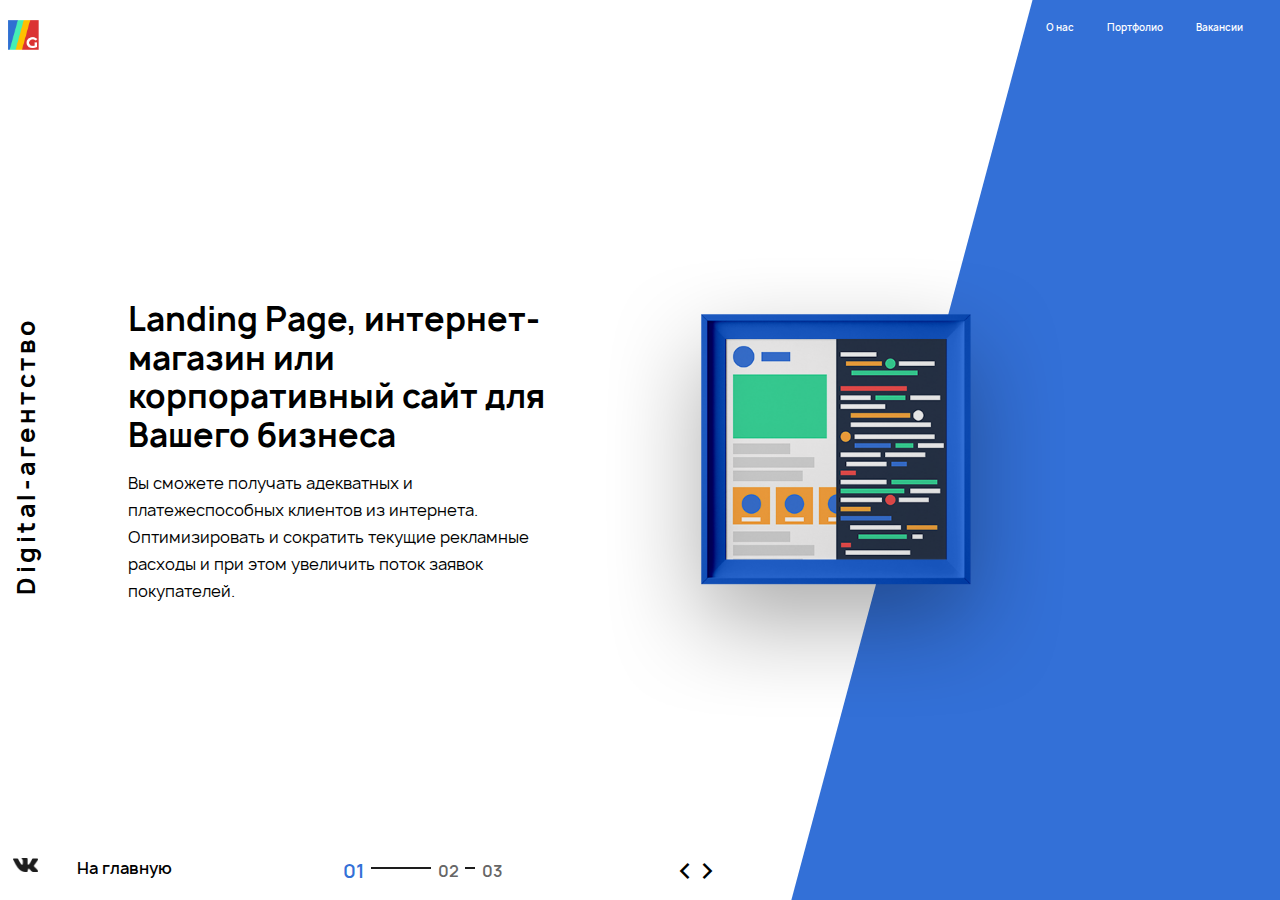
==== index.html @ 6432932d "Colored background rotate" ====
<!DOCTYPE html>
<html>
<head>
	<title>GetUpWeb</title>
	<meta charset="utf-8">
	<meta name="viewport" content="width=device-width, initial-scale=1, viewport-fit=cover">
	<link rel="stylesheet" type="text/css" href="style.css">
	<link rel="stylesheet" type="text/css" href="fonts/font.css">
	<script type="text/javascript" src="script.js"></script>
</head>
<body>
	<div id="top-menu">
		<div>О нас</div>
		<div>Портфолио</div>
		<div>Вакансии</div>
	</div>
	
	<div id="content">
		<div id="text-box">
			<h1>Long enough header for text box</h3>
			<p>Lorem ipsum dolor sit amet, consectetur adipisicing elit. Deserunt nisi, culpa nobis dolor ut iste, itaque facilis architecto repellat quod! Aliquam ad distinctio enim repellendus dignissimos cum nihil, ut consequatur?</p>
		</div>

		<div id="image-box">
			<img src="assets/slider/web.png" id="image-box">
		</div>
		
	</div>
	

	<div id="bottom-menu">
		<div id="home-button">На главную</div>

		<div id="slider-counter">
			<div class="number active">01</div>
			<div class="line long"></div>
			<div class="number">02</div>
			<div class="line"></div>
			<div class="number">03</div>
		</div>

		<div id="slider-arrows">
			<div id="left-arrow"><</div>
			<div id="right-arrow">></div>
		</div>
	</div>

	<div id="bg-wrap">
		<div id="logo-container">
			<div id="logo">
				<img src="assets/logo.png">
			</div>

			<div id="agency">
				<h1>Digital-агентство</h1>
			</div>

			<div id="vk">
				<img src="assets/vk.png">
			</div>
		</div>

		<div id="first-background">
			
			<div id="diagonal"></div>
		</div>
		

		<div id="second-background">
			<div id="third"></div>
			<div id="second"></div>
			<div id="first" class="active"></div>
		</div>
	</div>
	
</body>
</html>
---- style.css ----
body {
	margin: 0;
	overflow: hidden;
}

#bg-wrap {
	position: absolute;
	display: flex;
	flex-direction: row;
	height: 100%;
	width: 110%;
	overflow: hidden;
}

@media screen and (max-width: 768px) {
	#bg-wrap {
		height: 45%;
		width: 100%;
	}
}

/* Left container with logo and title */
#logo-container {
	width: 6%;
	display: flex;
	flex-direction: column;
	justify-content: space-between;
}

@media screen and (max-width: 768px) {
	#logo-container {
		display: none;
	}
}

#logo-container>#logo {
	margin-left: 10%;
	margin-top: 20px;
}

#logo-container>#logo>img {
	width: 40%;
}

#logo-container>#agency {
	margin: auto;
	height: 300px;
	display: flex;
	flex-direction: column;
	align-content: flex-start;
	transform-origin: center center 0;
	transform: rotate(-90deg);
	width: 300px;
}

#logo-container>#agency>h1 {
	text-align: center;
	letter-spacing: 3.5px;
	font-size: 1.5em;
	font-weight: 700;
	margin-top: 5px;
	margin-bottom: 0;
}

#logo-container>#vk {
	margin-left: 15%;
	margin-bottom: 20px;
}

#logo-container>#vk>img {
	width: 35%;
}

/* Container with main text*/
#first-background {	
	width: 44%;
	background-color: #fff;
	position: relative;
}

@media screen and (max-width: 768px) {
	#first-background {
		width: 40%;
	}
}

#content {
	height: 100%;
	position: absolute;
	padding-left: 10%;
	z-index: 100;
	display: flex;
	flex-direction: row;
	justify-content: space-around;
}

@media screen and (max-width: 768px) {
	#content {

		padding-left: 0;
		flex-direction: column;
		flex-flow: column-reverse;
		justify-content: center;
	}
}

#text-box {
	font-family: "Manrope";
	z-index: 100;	
	margin: auto;
	height: 55%;	
	width: 60%;
	transition: all .6s ease;
	display: flex;
	flex-direction: column;
	justify-content: center;
}

#text-box.hidden {
	opacity: 0;
	filter: blur(10px);
}

#text-box>h1 {
	margin-bottom: 0;
	font-weight: 700;
	font-size: 2em;
	line-height: 1.2em;
}

#text-box>p {
	font-weight: 400;
	font-size: 1em;
}

@media screen and (max-width: 768px) {
	#text-box {
		justify-content: flex-start;
		width: 90%;
	}

	#text-box>h1 {
		font-size: 1.2em;
	}

	#text-box>p {
		font-size: .6em;
	}
}

/* Diagonal background line */
#diagonal {	
	z-index: -100;
	top: -22%;
	position: absolute;
	right: -42%;
	height: 130vh;
	width: 500px;
	background-color: #fff;
	transform: rotate(15deg);
}

@media screen and (max-width: 768px) {
	#diagonal {
		top: -40%;
		right: -40%;
		height: 60vh;
	}
}

/* Container for main image */
#image-box {	
	z-index: 100;
	margin: auto;
	margin-right: 15%;
	height: 60%;
	width: auto;	
}

#image-box>img {
	height: 100%;

}

#image-box>img.slide-left {
	animation: slideLeft .8s ease;
}

#image-box>img.slide-right {
	animation: slideRight .8s ease;
}

@keyframes slideLeft {
	0% {
		transform: translateX(0px);
		opacity: 1;
		filter: blur(0px);
	}

	49% {
		transform: translateX(-100px);
		opacity: 0;
		filter: blur(8px);
	}

	50% {
		transform: translateX(100px);
	}

	100% {
		transform: translateX(0px);
		opacity: 1;
		filter: blur(0px);
	}
}

/*
@keyframes rotateLeft {
	0% {
		transform: rotate(0deg);
		filter: blur(0px);
	}

	33% {
		 filter: blur(30px);
	}

	66% {
		transform: rotate(-405deg);
		filter: blur(0px);
	}

	100% {		
		transform: rotate(-360deg);
	}
}
*/

@keyframes slideRight {
	0% {
		transform: translateX(0px);
		opacity: 1;
		filter: blur(0px);
	}

	50% {
		transform: translateX(100px);
		opacity: 0;
		filter: blur(8px);
	}

	51% {
		transform: translateX(-100px);
	}

	100% {
		transform: translateX(0px);
		opacity: 1;
		filter: blur(0px);
	}
}

/*
@keyframes rotateRight {
	0% {
		transform: rotate(0deg);
	}

	66% {
		transform: rotate(405deg);
	}

	100% {
		transform: rotate(360deg);
	}
}
*/

@media screen and (max-width: 768px) {
	#image-box {
		margin: 5% auto 0 auto;
		padding: 0;
		height: 40%;
		width: auto;
		
	}
}

/* Second background color */
#second-background {
	height: 130%;
	margin-top: -12%;
	transform: rotate(15deg);
	z-index: -200;
	width: 55%;
	/*background-color: #3370d7;
	transition: all .7s ease;*/
	display: flex;
	flex-direction: row;
	justify-content: space-between;
}

#second-background>div {
	height: 100%;
	width: 0%;
	transition: width .6s ease;
}

#second-background>#first {
	background-color: #3370d7;
}

#second-background>#second {
	background-color: #45efb5;
}

#second-background>#third {
	background-color: #ffc000;
}

#second-background>div.active {
	width: 100%;
}

@media screen and (max-width: 768px) {
	#second-background {
		width: 70%;
		margin-right: -10%;
	}
}

/* Top buttons */
#top-menu {
	z-index: 200;
	font-weight: 600;
	font-size: .6em;
	position: absolute;
	top: 20px;
	right: 20px;
	display: flex;
	flex-direction: row;
	justify-content: space-around;
	width: 18%;
}

#top-menu>div {
	color: #fff;
	transition: all .3s ease-out;
}

#top-menu>div:hover {
	transform: scale(1.5);
	color: #333;
	cursor: pointer;
}

@media screen and (max-width: 768px) {
	#top-menu {
		width: 100%;
		right: 0;
	}

	#top-menu>div {
		color: #333;
	}
}

/* Bottom buttons */
#bottom-menu {
	font-weight: 600;
	z-index: 100;
	position: absolute;
	bottom: 5px;
	left: 6%;
	width: 50%;
	display: flex;
	flex-direction: row;
	justify-content: space-around;
}

#home-button {
	transition: all .3s ease;
	margin: auto 0 auto 0;
}

#home-button:hover {
	transform: scale(1.2);
	color: #3370d7;
	cursor: pointer;
}

#slider-counter {
	margin: auto;
}

#slider-arrows {
	display: flex;
	flex-direction: row;
	justify-content: center;
	margin: auto 0 auto 0;
	text-align: center;
	font-size: 2em;
	cursor: pointer;
}

@media screen and (max-width: 768px) {
	#bottom-menu {
		width: 100%;
		left: 0;
	}

	#home-button {
		width: 100px;
		font-size: .7em;
		text-align: center;
	}

	#slider-arrows {
		width: 100px;
		
	}
}

/* Slider navigation */
#slider-counter {
	width: 170px;
	height: 20px;
	display: flex;
	flex-direction: row;
	justify-content: space-between;
}

.number {
	margin: auto;
	text-align: center;
	width: 30px;
	color: #666666;
	transition: all .3s ease-out;
}

.number.active {
	transform: scale(1.2);
	color: #3370d7;
}

.number:hover {
	transform: scale(1.5);
	cursor: pointer;
}

.line {
	margin: auto;
	height: 2px;
	background-color: #1d1d1d;
	width: 10px;
	transition: width .3s ease-out;
}

.line.medium {
	width: 35px;
}

.line.long {
	width: 60px;
}

@media screen and (max-width: 768px) {
	.line.medium {
		width: 25px;
	}

	.line.long {
		width: 40px;
	}
}
---- fonts/font.css ----
@charset "UTF-8";

@font-face {
  font-family: "Manrope";
  src: url("manrope-bold.woff2") format("woff2"),
  url("manrope-bold.woff") format("woff"),
  url("manrope-bold.otf") format("truetype");
  font-style: normal;
  font-weight: 700;
}

@font-face {
  font-family: "Manrope";
  src: url("manrope-semibold.woff2") format("woff2"),
  url("manrope-semibold.woff") format("woff"),
  url("manrope-semibold.otf") format("truetype");
  font-style: normal;
  font-weight: 600;
}

@font-face {
  font-family: "Manrope";
  src: url("manrope-regular.woff2") format("woff2"),
  url("manrope-regular.woff") format("woff"),
  url("manrope-regular.otf") format("truetype");
  font-style: normal;
  font-weight: 400;
}

body, html {
  font-family: "Manrope",sans-serif;
}
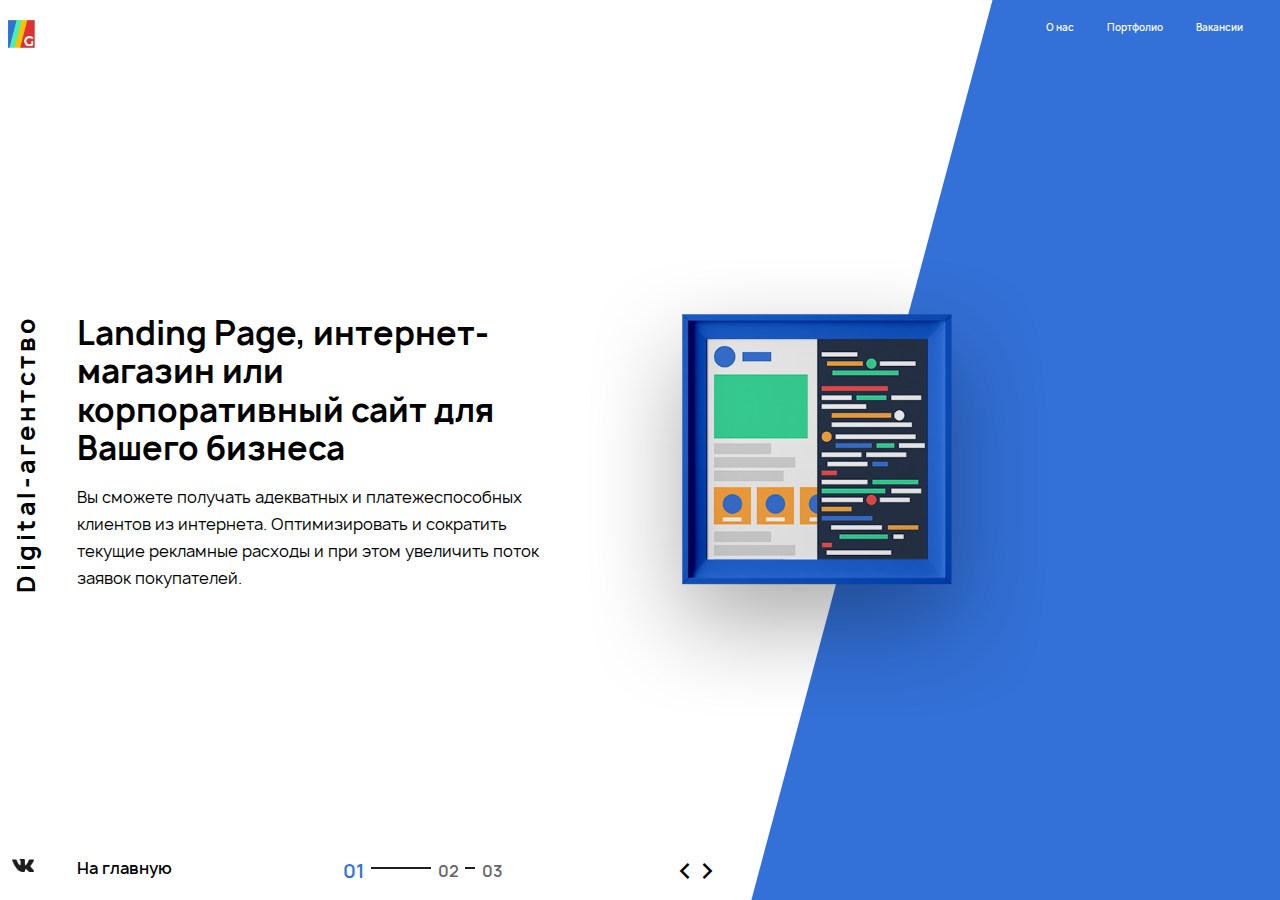
==== commit 4b78beba: "BG fixes" ====
--- a/index.html
+++ b/index.html
@@ -16,6 +16,20 @@
 	</div>
 	
 	<div id="content">
+		<div id="logo-container">
+			<div id="logo">
+				<img src="assets/logo.png">
+			</div>
+
+			<div id="agency">
+				<h1>Digital-агентство</h1>
+			</div>
+
+			<div id="vk">
+				<img src="assets/vk.png">
+			</div>
+		</div>
+
 		<div id="text-box">
 			<h1>Long enough header for text box</h3>
 			<p>Lorem ipsum dolor sit amet, consectetur adipisicing elit. Deserunt nisi, culpa nobis dolor ut iste, itaque facilis architecto repellat quod! Aliquam ad distinctio enim repellendus dignissimos cum nihil, ut consequatur?</p>
@@ -46,19 +60,7 @@
 	</div>
 
 	<div id="bg-wrap">
-		<div id="logo-container">
-			<div id="logo">
-				<img src="assets/logo.png">
-			</div>
-
-			<div id="agency">
-				<h1>Digital-агентство</h1>
-			</div>
-
-			<div id="vk">
-				<img src="assets/vk.png">
-			</div>
-		</div>
+		
 
 		<div id="first-background">
 			
--- a/style.css
+++ b/style.css
@@ -87,7 +87,7 @@
 #content {
 	height: 100%;
 	position: absolute;
-	padding-left: 10%;
+	/*padding-left: 10%;*/
 	z-index: 100;
 	display: flex;
 	flex-direction: row;
@@ -96,7 +96,6 @@
 
 @media screen and (max-width: 768px) {
 	#content {
-
 		padding-left: 0;
 		flex-direction: column;
 		flex-flow: column-reverse;
@@ -162,9 +161,9 @@
 
 @media screen and (max-width: 768px) {
 	#diagonal {
-		top: -40%;
+		top: -50%;
 		right: -40%;
-		height: 60vh;
+		height: 65vh;
 	}
 }
 
@@ -288,8 +287,8 @@
 
 /* Second background color */
 #second-background {
-	height: 130%;
-	margin-top: -12%;
+	height: 165%;
+	margin-top: -10%;
 	transform: rotate(15deg);
 	z-index: -200;
 	width: 55%;
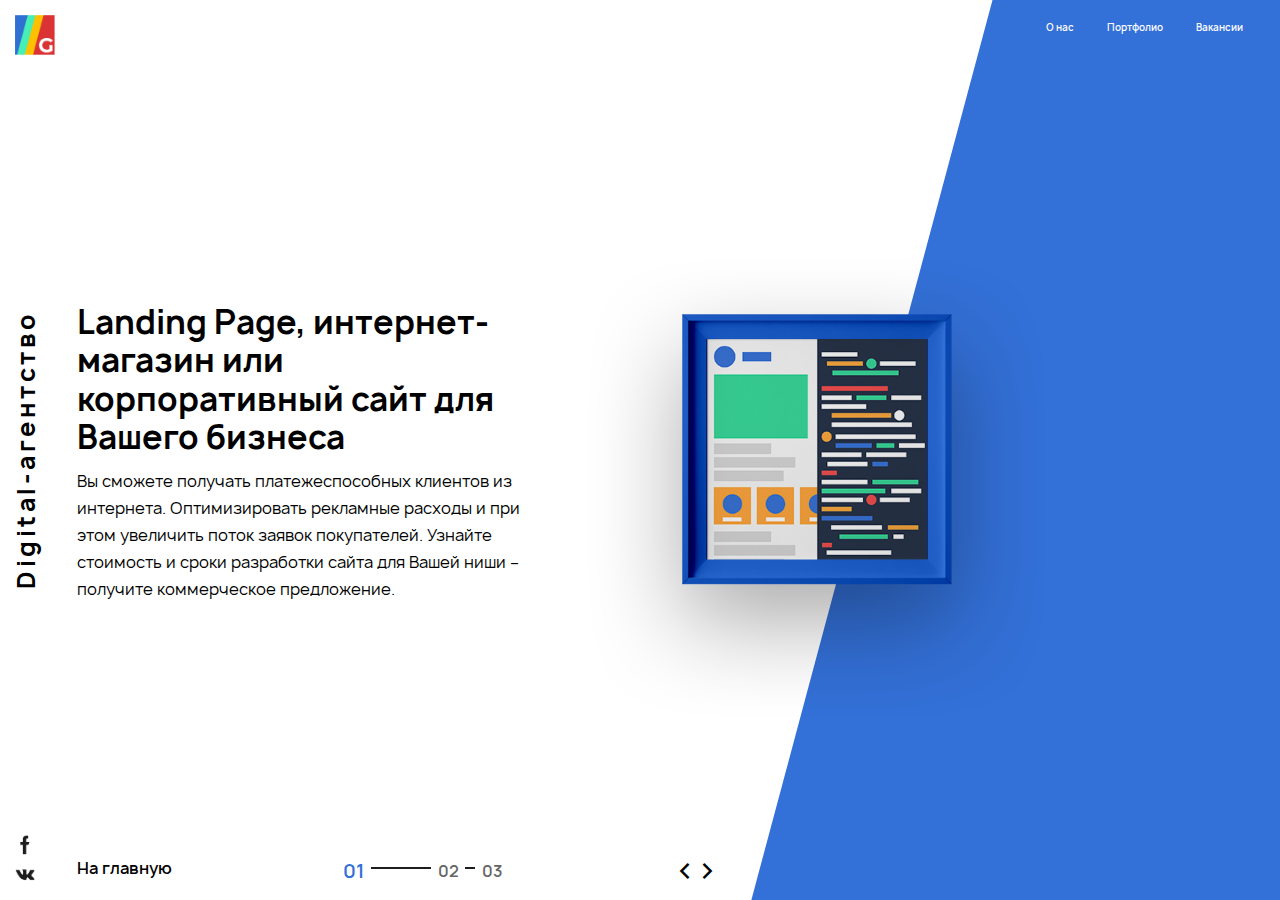
==== commit 7e35c3b0: "CSS order and 404" ====
--- a/index.html
+++ b/index.html
@@ -10,29 +10,30 @@
 </head>
 <body>
 	<div id="top-menu">
-		<div>О нас</div>
-		<div>Портфолио</div>
-		<div>Вакансии</div>
+		<a href="404.html">О нас</a>
+		<a href="404.html">Портфолио</a>
+		<a href="404.html">Вакансии</a>
+	</div>
+
+	<div id="logo">
+		<img src="assets/logo.png">
+	</div>
+	
+	<div id="socials">
+		<img src="assets/fb.png">
+		<img src="assets/vk.png">
 	</div>
 	
 	<div id="content">
-		<div id="logo-container">
-			<div id="logo">
-				<img src="assets/logo.png">
-			</div>
-
-			<div id="agency">
+		<div id="title-container">
+			<div id="title">
 				<h1>Digital-агентство</h1>
-			</div>
-
-			<div id="vk">
-				<img src="assets/vk.png">
-			</div>
+			</div>			
 		</div>
 
 		<div id="text-box">
-			<h1>Long enough header for text box</h3>
-			<p>Lorem ipsum dolor sit amet, consectetur adipisicing elit. Deserunt nisi, culpa nobis dolor ut iste, itaque facilis architecto repellat quod! Aliquam ad distinctio enim repellendus dignissimos cum nihil, ut consequatur?</p>
+			<h1><!-- Long enough header for text box --></h3>
+			<p><!-- Lorem ipsum dolor sit amet, consectetur adipisicing elit. Deserunt nisi, culpa nobis dolor ut iste, itaque facilis architecto repellat quod! Aliquam ad distinctio enim repellendus dignissimos cum nihil, ut consequatur? --></p>
 		</div>
 
 		<div id="image-box">
@@ -43,7 +44,7 @@
 	
 
 	<div id="bottom-menu">
-		<div id="home-button">На главную</div>
+		<a id="home-button" href="404.html">На главную</a>
 
 		<div id="slider-counter">
 			<div class="number active">01</div>
@@ -60,10 +61,7 @@
 	</div>
 
 	<div id="bg-wrap">
-		
-
-		<div id="first-background">
-			
+		<div id="first-background">			
 			<div id="diagonal"></div>
 		</div>
 		
--- a/style.css
+++ b/style.css
@@ -3,46 +3,127 @@
 	overflow: hidden;
 }
 
-#bg-wrap {
-	position: absolute;
-	display: flex;
-	flex-direction: row;
-	height: 100%;
-	width: 110%;
-	overflow: hidden;
-}
-
-@media screen and (max-width: 768px) {
-	#bg-wrap {
-		height: 45%;
+a {
+	text-decoration: none;
+}
+
+/*-----------------------------------------
+	Top navigation
+-----------------------------------------*/
+#top-menu {
+	z-index: 200;
+	font-weight: 600;
+	font-size: .6em;
+	position: absolute;
+	top: 20px;
+	right: 20px;
+	display: flex;
+	flex-direction: row;
+	justify-content: space-around;
+	width: 18%;
+}
+
+#top-menu>a {
+	color: #fff;
+	transition: all .3s ease-out;
+}
+
+#top-menu>a:hover {
+	transform: scale(1.5);
+	color: #333;
+	cursor: pointer;
+}
+
+@media screen and (max-width: 768px) {
+	#top-menu {
 		width: 100%;
-	}
-}
-
-/* Left container with logo and title */
-#logo-container {
-	width: 6%;
+		justify-content: flex-end;
+	}
+
+	#top-menu>a {
+		display: none;
+	}
+
+	#top-menu>a:first-child {
+		display: block;
+	}
+}
+
+#logo {
+	position: absolute;
+	left: 15px;
+	top: 15px;
+	width: 40px;
+	z-index: 200;
+}
+
+#logo>img {
+	width: 100%;
+}
+
+#socials {
+	position: absolute;
+	left: 15px;
+	bottom: 15px;
 	display: flex;
 	flex-direction: column;
 	justify-content: space-between;
-}
-
-@media screen and (max-width: 768px) {
-	#logo-container {
-		display: none;
-	}
-}
-
-#logo-container>#logo {
-	margin-left: 10%;
-	margin-top: 20px;
-}
-
-#logo-container>#logo>img {
-	width: 40%;
-}
-
-#logo-container>#agency {
+	width: 20px;
+	z-index: 200;
+}
+
+#socials>img {
+	margin-top: 10px;
+	width: 100%;
+	cursor: pointer;
+	transition: all .4s ease;
+}
+
+#socials>img:hover {
+	transform: scale(1.5);
+}
+
+@media screen and (max-width: 768px) {
+	#logo {
+		left: 8px;
+	}
+
+	#socials {
+		left: 8px;
+	}
+}
+
+/*-----------------------------------------
+	Main content block
+-----------------------------------------*/
+#content {
+	height: 100%;
+	position: absolute;
+	z-index: 100;
+	display: flex;
+	flex-direction: row;
+	justify-content: space-around;
+	align-items: center;
+}
+
+@media screen and (max-width: 768px) {
+	#content {
+		flex-direction: column;
+		flex-flow: column-reverse;
+		justify-content: center;
+	}
+}
+
+/* Left container with logo and title */
+#title-container {
+	width: 6%;
+	height: 100%;
+	display: flex;
+	flex-direction: column;
+	justify-content: space-between;
+}
+
+#title-container>#title {
 	margin: auto;
 	height: 300px;
 	display: flex;
@@ -53,7 +134,7 @@
 	width: 300px;
 }
 
-#logo-container>#agency>h1 {
+#title-container>#title>h1 {
 	text-align: center;
 	letter-spacing: 3.5px;
 	font-size: 1.5em;
@@ -62,47 +143,13 @@
 	margin-bottom: 0;
 }
 
-#logo-container>#vk {
-	margin-left: 15%;
-	margin-bottom: 20px;
-}
-
-#logo-container>#vk>img {
-	width: 35%;
+@media screen and (max-width: 768px) {
+	#title-container {
+		display: none;
+	}
 }
 
 /* Container with main text*/
-#first-background {	
-	width: 44%;
-	background-color: #fff;
-	position: relative;
-}
-
-@media screen and (max-width: 768px) {
-	#first-background {
-		width: 40%;
-	}
-}
-
-#content {
-	height: 100%;
-	position: absolute;
-	/*padding-left: 10%;*/
-	z-index: 100;
-	display: flex;
-	flex-direction: row;
-	justify-content: space-around;
-}
-
-@media screen and (max-width: 768px) {
-	#content {
-		padding-left: 0;
-		flex-direction: column;
-		flex-flow: column-reverse;
-		justify-content: center;
-	}
-}
-
 #text-box {
 	font-family: "Manrope";
 	z-index: 100;	
@@ -121,7 +168,7 @@
 }
 
 #text-box>h1 {
-	margin-bottom: 0;
+	margin-bottom: -5px;
 	font-weight: 700;
 	font-size: 2em;
 	line-height: 1.2em;
@@ -139,31 +186,11 @@
 	}
 
 	#text-box>h1 {
-		font-size: 1.2em;
+		font-size: 1em;
 	}
 
 	#text-box>p {
-		font-size: .6em;
-	}
-}
-
-/* Diagonal background line */
-#diagonal {	
-	z-index: -100;
-	top: -22%;
-	position: absolute;
-	right: -42%;
-	height: 130vh;
-	width: 500px;
-	background-color: #fff;
-	transform: rotate(15deg);
-}
-
-@media screen and (max-width: 768px) {
-	#diagonal {
-		top: -50%;
-		right: -40%;
-		height: 65vh;
+		font-size: .7em;
 	}
 }
 
@@ -213,28 +240,6 @@
 	}
 }
 
-/*
-@keyframes rotateLeft {
-	0% {
-		transform: rotate(0deg);
-		filter: blur(0px);
-	}
-
-	33% {
-		 filter: blur(30px);
-	}
-
-	66% {
-		transform: rotate(-405deg);
-		filter: blur(0px);
-	}
-
-	100% {		
-		transform: rotate(-360deg);
-	}
-}
-*/
-
 @keyframes slideRight {
 	0% {
 		transform: translateX(0px);
@@ -258,22 +263,6 @@
 		filter: blur(0px);
 	}
 }
-
-/*
-@keyframes rotateRight {
-	0% {
-		transform: rotate(0deg);
-	}
-
-	66% {
-		transform: rotate(405deg);
-	}
-
-	100% {
-		transform: rotate(360deg);
-	}
-}
-*/
 
 @media screen and (max-width: 768px) {
 	#image-box {
@@ -283,6 +272,141 @@
 		width: auto;
 		
 	}
+}
+
+/*-----------------------------------------
+	Bottom navigation
+-----------------------------------------*/
+#bottom-menu {
+	font-weight: 600;
+	z-index: 100;
+	position: absolute;
+	bottom: 5px;
+	left: 6%;
+	width: 50%;
+	display: flex;
+	flex-direction: row;
+	justify-content: space-around;
+	align-items: center;
+}
+
+#home-button {
+	transition: all .3s ease;
+	color: black;
+}
+
+#home-button:hover {
+	transform: scale(1.2);
+	color: #3370d7;
+	cursor: pointer;
+}
+
+/* Slider navigation */
+#slider-counter {
+	margin: auto;
+	width: 170px;
+	height: 20px;
+	display: flex;
+	flex-direction: row;
+	justify-content: space-between;
+}
+
+#slider-counter>.number {
+	margin: auto;
+	text-align: center;
+	width: 30px;
+	color: #666666;
+	transition: all .3s ease-out;
+}
+
+#slider-counter>.number.active {
+	transform: scale(1.2);
+	color: #3370d7;
+}
+
+#slider-counter>.number:hover {
+	transform: scale(1.5);
+	cursor: pointer;
+}
+
+#slider-counter>.line {
+	margin: auto;
+	height: 2px;
+	background-color: #1d1d1d;
+	width: 10px;
+	transition: width .3s ease-out;
+}
+
+#slider-counter>.line.medium {
+	width: 35px;
+}
+
+#slider-counter>.line.long {
+	width: 60px;
+}
+
+#slider-arrows {
+	display: flex;
+	flex-direction: row;
+	justify-content: center;
+	text-align: center;
+	font-size: 2em;
+	cursor: pointer;
+}
+
+@media screen and (max-width: 768px) {
+	#bottom-menu {
+		width: 90%;
+		left: 10%;
+	}
+
+	#home-button {
+		width: 100px;
+		font-size: .7em;
+		text-align: center;
+	}
+
+	#slider-counter>.line.medium {
+		width: 25px;
+	}
+
+	#slider-counter>.line.long {
+		width: 40px;
+	}
+
+	#slider-arrows {
+		width: 70px;		
+	}
+}
+
+/*-----------------------------------------
+	Background
+-----------------------------------------*/
+#bg-wrap {
+	position: absolute;
+	display: flex;
+	flex-direction: row;
+	height: 100%;
+	width: 110%;
+	overflow: hidden;
+}
+
+#first-background {	
+	width: 44%;
+	background-color: #fff;
+	position: relative;
+}
+
+/* Diagonal background line */
+#diagonal {	
+	z-index: -100;
+	top: -22%;
+	position: absolute;
+	right: -42%;
+	height: 130vh;
+	width: 500px;
+	background-color: #fff;
+	transform: rotate(15deg);
 }
 
 /* Second background color */
@@ -292,8 +416,6 @@
 	transform: rotate(15deg);
 	z-index: -200;
 	width: 55%;
-	/*background-color: #3370d7;
-	transition: all .7s ease;*/
 	display: flex;
 	flex-direction: row;
 	justify-content: space-between;
@@ -322,153 +444,24 @@
 }
 
 @media screen and (max-width: 768px) {
+	#bg-wrap {
+		height: 45%;
+		width: 100%;
+	}
+
+	#first-background {
+		width: 40%;
+	}
+
+	#diagonal {
+		top: -50%;
+		right: -40%;
+		height: 65vh;
+	}
+
 	#second-background {
 		width: 70%;
 		margin-right: -10%;
-	}
-}
-
-/* Top buttons */
-#top-menu {
-	z-index: 200;
-	font-weight: 600;
-	font-size: .6em;
-	position: absolute;
-	top: 20px;
-	right: 20px;
-	display: flex;
-	flex-direction: row;
-	justify-content: space-around;
-	width: 18%;
-}
-
-#top-menu>div {
-	color: #fff;
-	transition: all .3s ease-out;
-}
-
-#top-menu>div:hover {
-	transform: scale(1.5);
-	color: #333;
-	cursor: pointer;
-}
-
-@media screen and (max-width: 768px) {
-	#top-menu {
-		width: 100%;
-		right: 0;
-	}
-
-	#top-menu>div {
-		color: #333;
-	}
-}
-
-/* Bottom buttons */
-#bottom-menu {
-	font-weight: 600;
-	z-index: 100;
-	position: absolute;
-	bottom: 5px;
-	left: 6%;
-	width: 50%;
-	display: flex;
-	flex-direction: row;
-	justify-content: space-around;
-}
-
-#home-button {
-	transition: all .3s ease;
-	margin: auto 0 auto 0;
-}
-
-#home-button:hover {
-	transform: scale(1.2);
-	color: #3370d7;
-	cursor: pointer;
-}
-
-#slider-counter {
-	margin: auto;
-}
-
-#slider-arrows {
-	display: flex;
-	flex-direction: row;
-	justify-content: center;
-	margin: auto 0 auto 0;
-	text-align: center;
-	font-size: 2em;
-	cursor: pointer;
-}
-
-@media screen and (max-width: 768px) {
-	#bottom-menu {
-		width: 100%;
-		left: 0;
-	}
-
-	#home-button {
-		width: 100px;
-		font-size: .7em;
-		text-align: center;
-	}
-
-	#slider-arrows {
-		width: 100px;
-		
-	}
-}
-
-/* Slider navigation */
-#slider-counter {
-	width: 170px;
-	height: 20px;
-	display: flex;
-	flex-direction: row;
-	justify-content: space-between;
-}
-
-.number {
-	margin: auto;
-	text-align: center;
-	width: 30px;
-	color: #666666;
-	transition: all .3s ease-out;
-}
-
-.number.active {
-	transform: scale(1.2);
-	color: #3370d7;
-}
-
-.number:hover {
-	transform: scale(1.5);
-	cursor: pointer;
-}
-
-.line {
-	margin: auto;
-	height: 2px;
-	background-color: #1d1d1d;
-	width: 10px;
-	transition: width .3s ease-out;
-}
-
-.line.medium {
-	width: 35px;
-}
-
-.line.long {
-	width: 60px;
-}
-
-@media screen and (max-width: 768px) {
-	.line.medium {
-		width: 25px;
-	}
-
-	.line.long {
-		width: 40px;
-	}
-}+	}	
+}
+
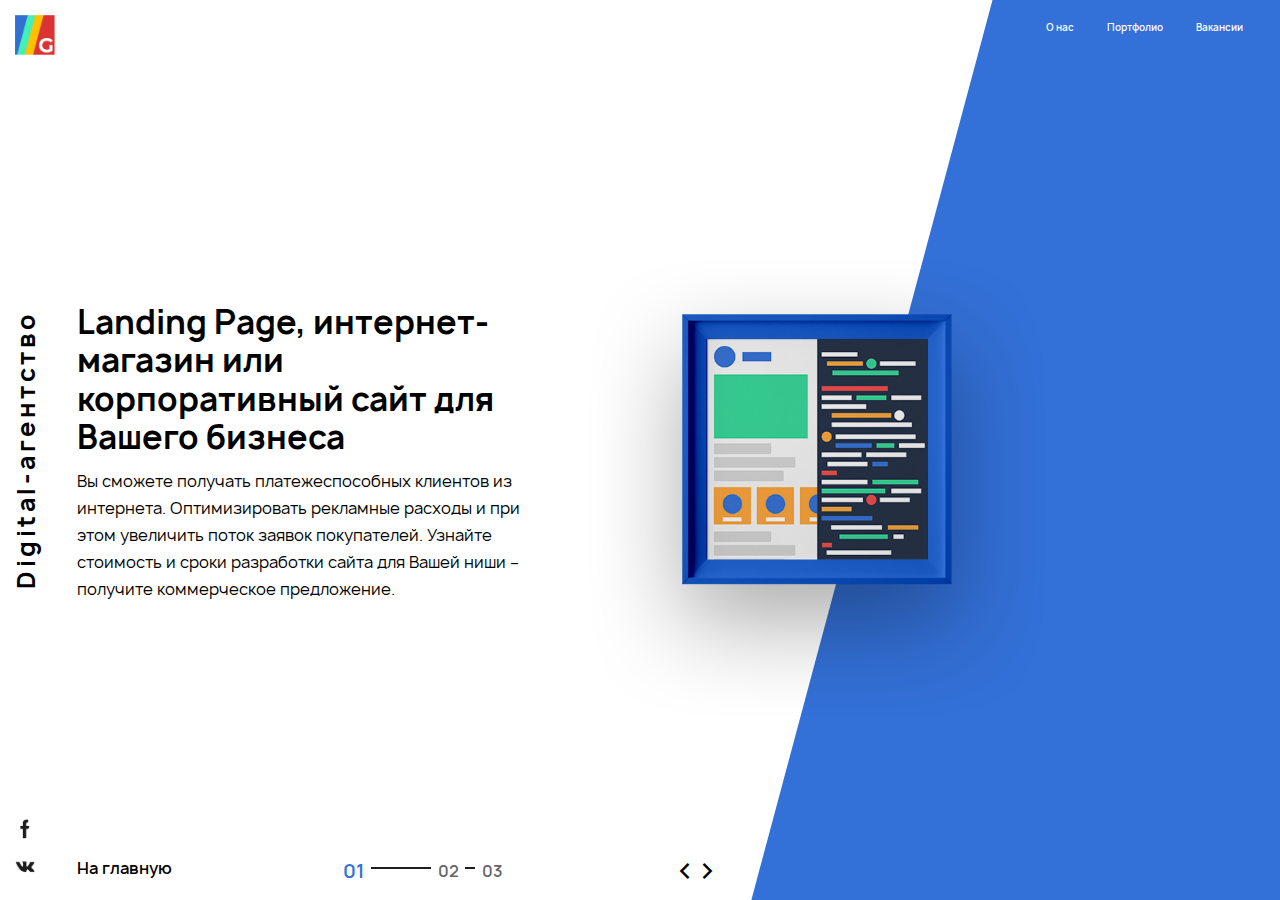
==== commit b13fdd79: "Added link functionality" ====
--- a/index.html
+++ b/index.html
@@ -20,8 +20,8 @@
 	</div>
 	
 	<div id="socials">
-		<img src="assets/fb.png">
-		<img src="assets/vk.png">
+		<a href="https://www.facebook.com/groups/289544554906275/" target="_blank"><img src="assets/fb.png"></a>
+		<a href="https://vk.com/getupweb" target="_blank"><img src="assets/vk.png"></a>
 	</div>
 	
 	<div id="content">
--- a/style.css
+++ b/style.css
@@ -72,14 +72,14 @@
 	z-index: 200;
 }
 
-#socials>img {
+#socials>a>img {
 	margin-top: 10px;
 	width: 100%;
 	cursor: pointer;
 	transition: all .4s ease;
 }
 
-#socials>img:hover {
+#socials>a>img:hover {
 	transform: scale(1.5);
 }
 
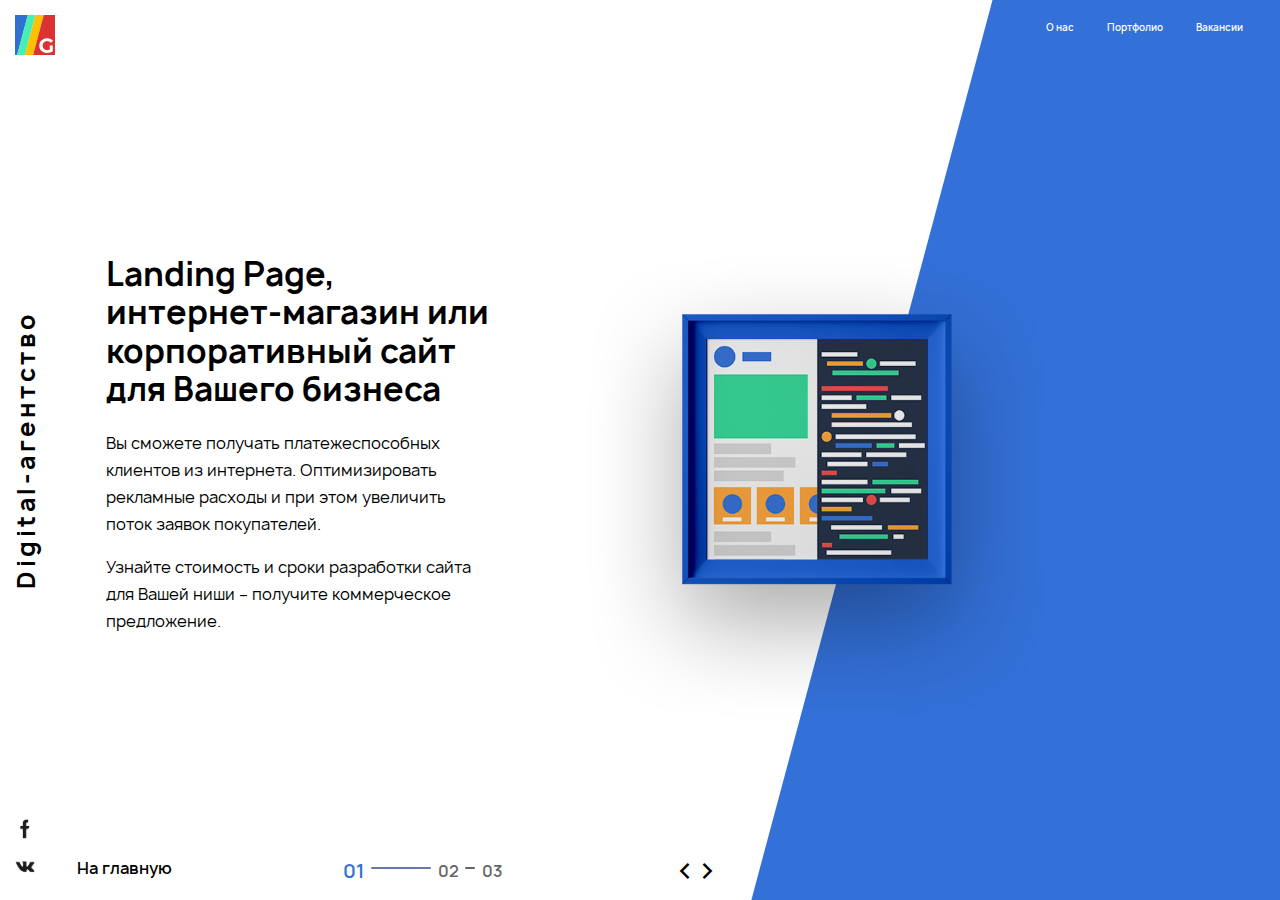
==== commit 86349014: "Animation enchancements" ====
--- a/index.html
+++ b/index.html
@@ -16,7 +16,7 @@
 	</div>
 
 	<div id="logo">
-		<img src="assets/logo.png">
+		<img src="assets/logo.svg">
 	</div>
 	
 	<div id="socials">
--- a/style.css
+++ b/style.css
@@ -154,21 +154,75 @@
 	font-family: "Manrope";
 	z-index: 100;	
 	margin: auto;
-	height: 55%;	
-	width: 60%;
-	transition: all .6s ease;
+	height: 60%;	
+	width: 30%;
 	display: flex;
 	flex-direction: column;
 	justify-content: center;
 }
 
-#text-box.hidden {
-	opacity: 0;
-	filter: blur(10px);
+#text-box.slide-left {
+	animation: flyForward .6s;
+	animation-direction: reverse;
+	animation-timing-function: ease-in;
+}
+
+#text-box.slide-right {
+	animation: flyForward .6s ease;
+}
+
+@keyframes flyForward {
+	0% {
+		transform: scale(1);
+		opacity: 1;
+		filter: blur(0px);
+	}
+
+	49% {
+		transform: scale(1.2);
+	}
+
+	50% {
+		transform: scale(.8);
+		opacity: 0;
+		filter: blur(10px);
+	}
+
+	100% {
+		transform: scale(1);
+		opacity: 1;
+		filter: blur(0px);
+	}
+}
+
+@media screen and (max-width: 768px) {
+	@keyframes flyForward {
+		0% {
+			transform: translateX(0px);
+			opacity: 1;
+			filter: blur(0px);
+		}
+
+		49% {
+			transform: translateX(50px);
+		}
+
+		50% {
+			transform: translateX(-50px);
+			opacity: 0;
+			filter: blur(10px);
+		}
+
+		100% {
+			transform: translateX(0px);
+			opacity: 1;
+			filter: blur(0px);
+		}
+	}
 }
 
 #text-box>h1 {
-	margin-bottom: -5px;
+	margin-bottom: 5px;
 	font-weight: 700;
 	font-size: 2em;
 	line-height: 1.2em;
@@ -209,35 +263,13 @@
 }
 
 #image-box>img.slide-left {
-	animation: slideLeft .8s ease;
+	animation: slideRight .6s;
+	animation-direction: reverse;
+	animation-timing-function: ease-in;
 }
 
 #image-box>img.slide-right {
-	animation: slideRight .8s ease;
-}
-
-@keyframes slideLeft {
-	0% {
-		transform: translateX(0px);
-		opacity: 1;
-		filter: blur(0px);
-	}
-
-	49% {
-		transform: translateX(-100px);
-		opacity: 0;
-		filter: blur(8px);
-	}
-
-	50% {
-		transform: translateX(100px);
-	}
-
-	100% {
-		transform: translateX(0px);
-		opacity: 1;
-		filter: blur(0px);
-	}
+	animation: slideRight .6s ease;
 }
 
 @keyframes slideRight {
@@ -266,9 +298,9 @@
 
 @media screen and (max-width: 768px) {
 	#image-box {
-		margin: 5% auto 0 auto;
+		margin: 0 auto 0 auto;
 		padding: 0;
-		height: 40%;
+		height: 35%;
 		width: auto;
 		
 	}
@@ -332,16 +364,19 @@
 #slider-counter>.line {
 	margin: auto;
 	height: 2px;
-	background-color: #1d1d1d;
+	background-color: #666666;
 	width: 10px;
-	transition: width .3s ease-out;
+	border-radius: 1px;
+	transition: all .3s ease-out;
 }
 
 #slider-counter>.line.medium {
+	background-color: #6677AA;
 	width: 35px;
 }
 
 #slider-counter>.line.long {
+	background-color: #6677AA;
 	width: 60px;
 }
 
@@ -352,6 +387,15 @@
 	text-align: center;
 	font-size: 2em;
 	cursor: pointer;
+}
+
+#slider-arrows>div {
+	transition: all .3s ease;
+}
+
+#slider-arrows>div:hover {
+	transform: scale(1.5);
+	color: #3370d7;
 }
 
 @media screen and (max-width: 768px) {
@@ -411,7 +455,7 @@
 
 /* Second background color */
 #second-background {
-	height: 165%;
+	height: 185%;
 	margin-top: -10%;
 	transform: rotate(15deg);
 	z-index: -200;
@@ -445,7 +489,7 @@
 
 @media screen and (max-width: 768px) {
 	#bg-wrap {
-		height: 45%;
+		height: 35%;
 		width: 100%;
 	}
 
@@ -454,9 +498,9 @@
 	}
 
 	#diagonal {
-		top: -50%;
-		right: -40%;
-		height: 65vh;
+		top: -65%;
+		right: -25%;
+		height: 75vh;
 	}
 
 	#second-background {
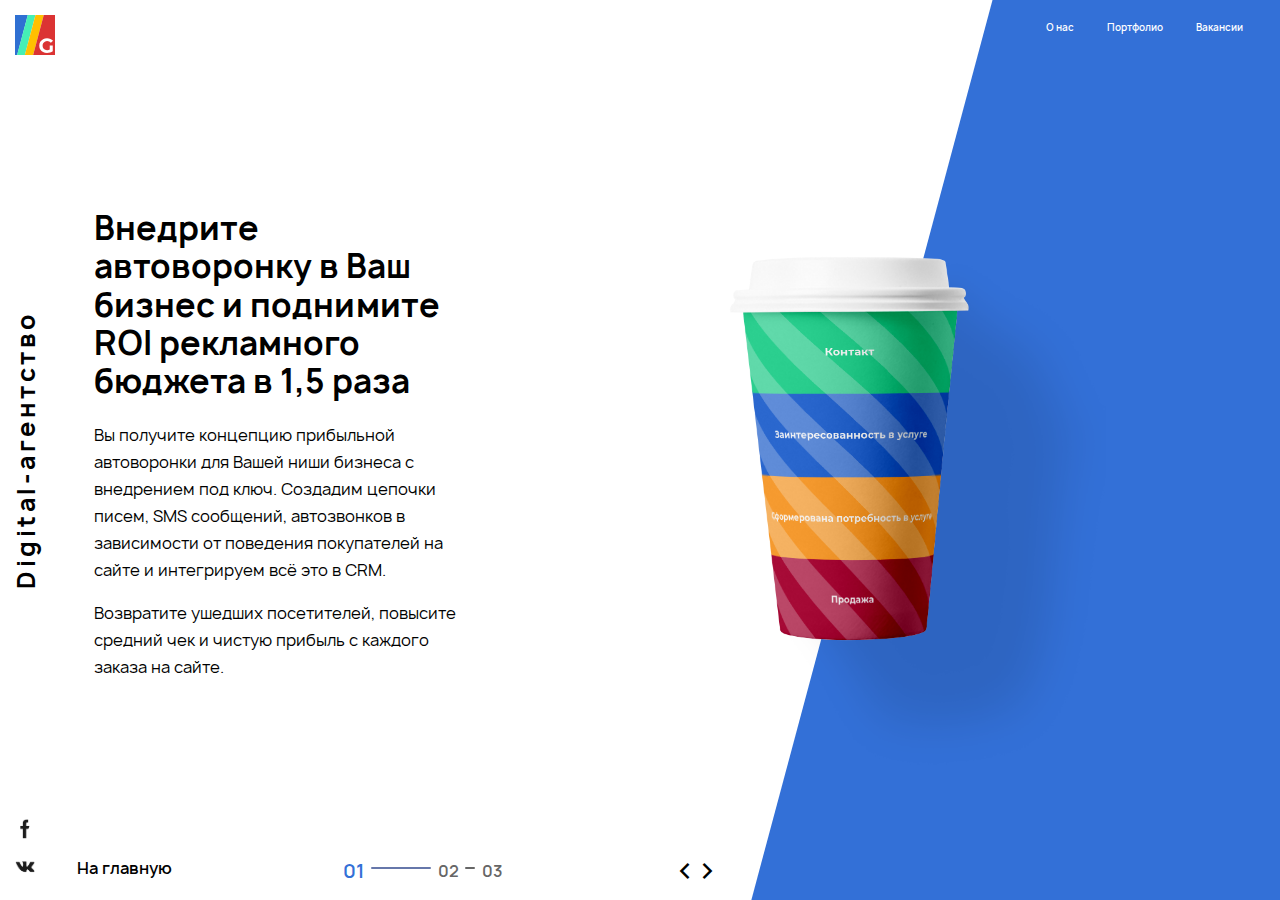
==== commit bd15a734: "Image enchancements" ====
--- a/index.html
+++ b/index.html
@@ -40,6 +40,7 @@
 			<img src="assets/slider/web.png" id="image-box">
 		</div>
 		
+		<div id="placeholder"></div>
 	</div>
 	
 
--- a/style.css
+++ b/style.css
@@ -1,6 +1,7 @@
 body {
 	margin: 0;
 	overflow: hidden;
+	-webkit-text-size-adjust: 100%;
 }
 
 a {
@@ -84,12 +85,22 @@
 }
 
 @media screen and (max-width: 768px) {
+	#socials {
+		display: none;
+	}
+
 	#logo {
 		left: 8px;
 	}
 
 	#socials {
 		left: 8px;
+	}
+}
+
+@media screen and (max-height: 414px) {
+	#socials {
+		display: initial;
 	}
 }
 
@@ -121,6 +132,11 @@
 	display: flex;
 	flex-direction: column;
 	justify-content: space-between;
+}
+
+#placeholder {
+	width: 6%;
+	height: 100%;
 }
 
 #title-container>#title {
@@ -147,6 +163,10 @@
 	#title-container {
 		display: none;
 	}
+
+	#placeholder {
+		display: none;
+	}
 }
 
 /* Container with main text*/
@@ -235,16 +255,26 @@
 
 @media screen and (max-width: 768px) {
 	#text-box {
+		height: 55%;
+		overflow: scroll;
 		justify-content: flex-start;
 		width: 90%;
+		margin-top: 0;
 	}
 
 	#text-box>h1 {
-		font-size: 1em;
+		font-size: 1.2em;
 	}
 
 	#text-box>p {
-		font-size: .7em;
+		font-size: .9em;
+	}
+}
+
+@media screen and (max-height: 414px) {
+	#text-box {
+		height: 90%;
+		width: 75%;
 	}
 }
 
@@ -252,14 +282,12 @@
 #image-box {	
 	z-index: 100;
 	margin: auto;
-	margin-right: 15%;
-	height: 60%;
-	width: auto;	
+	height: 75%;	
 }
 
 #image-box>img {
 	height: 100%;
-
+	width: auto;
 }
 
 #image-box>img.slide-left {
@@ -303,6 +331,12 @@
 		height: 35%;
 		width: auto;
 		
+	}
+}
+
+@media screen and (max-height: 414px) {
+	#image-box {
+		display: none;
 	}
 }
 
@@ -500,7 +534,7 @@
 	#diagonal {
 		top: -65%;
 		right: -25%;
-		height: 75vh;
+		height: 85vh;
 	}
 
 	#second-background {
@@ -509,3 +543,8 @@
 	}	
 }
 
+@media screen and (max-height: 414px) {
+	#bg-wrap {
+		display: none;
+	}
+}
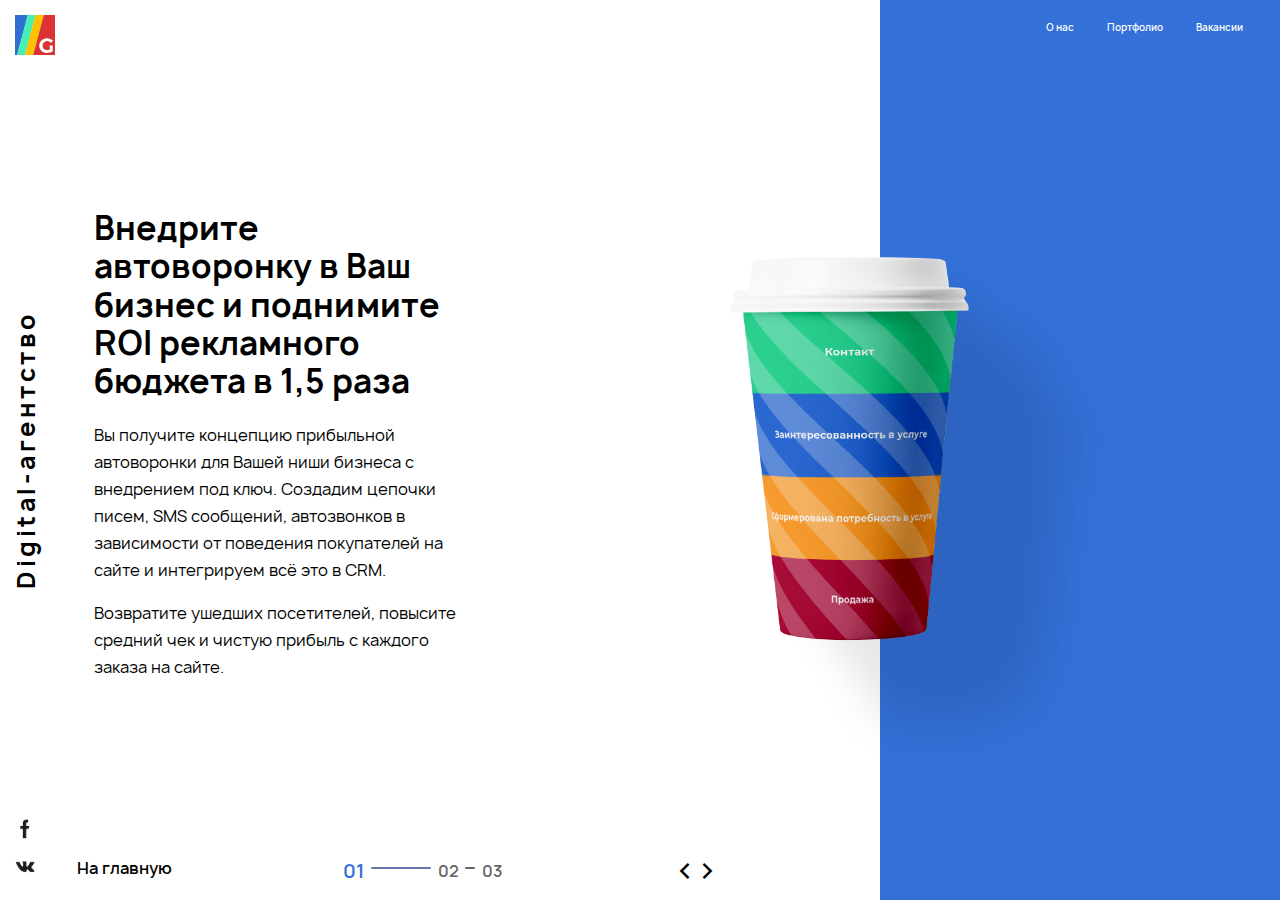
==== commit e4a5d015: "More animations" ====
--- a/index.html
+++ b/index.html
@@ -37,7 +37,7 @@
 		</div>
 
 		<div id="image-box">
-			<img src="assets/slider/web.png" id="image-box">
+			<img src="" id="image-box">
 		</div>
 		
 		<div id="placeholder"></div>
@@ -66,7 +66,6 @@
 			<div id="diagonal"></div>
 		</div>
 		
-
 		<div id="second-background">
 			<div id="third"></div>
 			<div id="second"></div>
--- a/style.css
+++ b/style.css
@@ -132,7 +132,13 @@
 	display: flex;
 	flex-direction: column;
 	justify-content: space-between;
-}
+	/*animation: slideIn .6s ease forwards;*/
+}
+
+/*@keyframes slideIn {
+	0%{ transform: translateX(-100px) }
+	100%{ transform: translateX(0) }
+}*/
 
 #placeholder {
 	width: 6%;
@@ -434,12 +440,13 @@
 
 @media screen and (max-width: 768px) {
 	#bottom-menu {
-		width: 90%;
-		left: 10%;
+		width: 94%;
+		left: 3%;
+		justify-content: space-between;
 	}
 
 	#home-button {
-		width: 100px;
+		width: 20%;
 		font-size: .7em;
 		text-align: center;
 	}
@@ -453,7 +460,7 @@
 	}
 
 	#slider-arrows {
-		width: 70px;		
+		width: 20%;		
 	}
 }
 
@@ -484,7 +491,13 @@
 	height: 130vh;
 	width: 500px;
 	background-color: #fff;
-	transform: rotate(15deg);
+	/*transform: rotate(15deg);*/
+	animation: rotate .6s ease forwards;
+}
+
+@keyframes rotate {
+	0% { transform: rotate(5deg) }
+	100% { transform: rotate(15deg) }
 }
 
 /* Second background color */
@@ -497,6 +510,12 @@
 	display: flex;
 	flex-direction: row;
 	justify-content: space-between;
+	animation: fadeIn .6s ease forwards;
+}
+
+@keyframes fadeIn {
+	0% { opacity: 0 }
+	100% { opacity: 1 }
 }
 
 #second-background>div {
@@ -547,4 +566,4 @@
 	#bg-wrap {
 		display: none;
 	}
-}
+}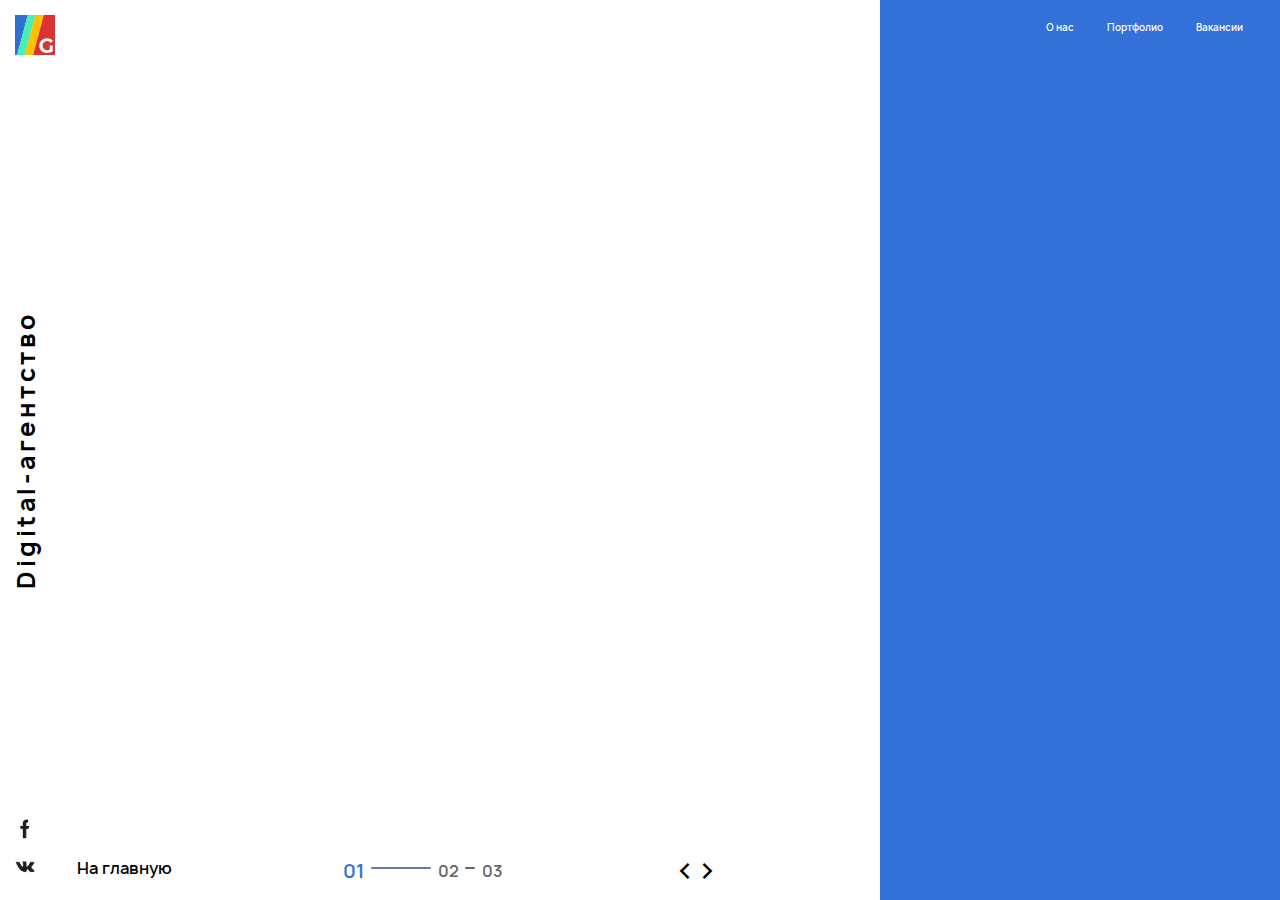
==== commit bb42045f: "Add favicon" ====
--- a/index.html
+++ b/index.html
@@ -7,6 +7,7 @@
 	<link rel="stylesheet" type="text/css" href="style.css">
 	<link rel="stylesheet" type="text/css" href="fonts/font.css">
 	<script type="text/javascript" src="script.js"></script>
+	<script type="text/javascript" src="data/marketing.js"></script>
 </head>
 <body>
 	<div id="top-menu">
--- a/style.css
+++ b/style.css
@@ -109,6 +109,7 @@
 -----------------------------------------*/
 #content {
 	height: 100%;
+	width: 100%;
 	position: absolute;
 	z-index: 100;
 	display: flex;
@@ -287,8 +288,18 @@
 /* Container for main image */
 #image-box {	
 	z-index: 100;
-	margin: auto;
-	height: 75%;	
+	/*margin: auto*/;
+	height: 100%;
+	width: 44%;	
+	display: flex;
+	justify-content: center;
+	align-items: center;
+}
+
+@media screen and (orientation: portrait) {
+	#image-box {
+		height: 75%;
+	}
 }
 
 #image-box>img {
@@ -335,8 +346,7 @@
 		margin: 0 auto 0 auto;
 		padding: 0;
 		height: 35%;
-		width: auto;
-		
+		width: auto;		
 	}
 }
 
